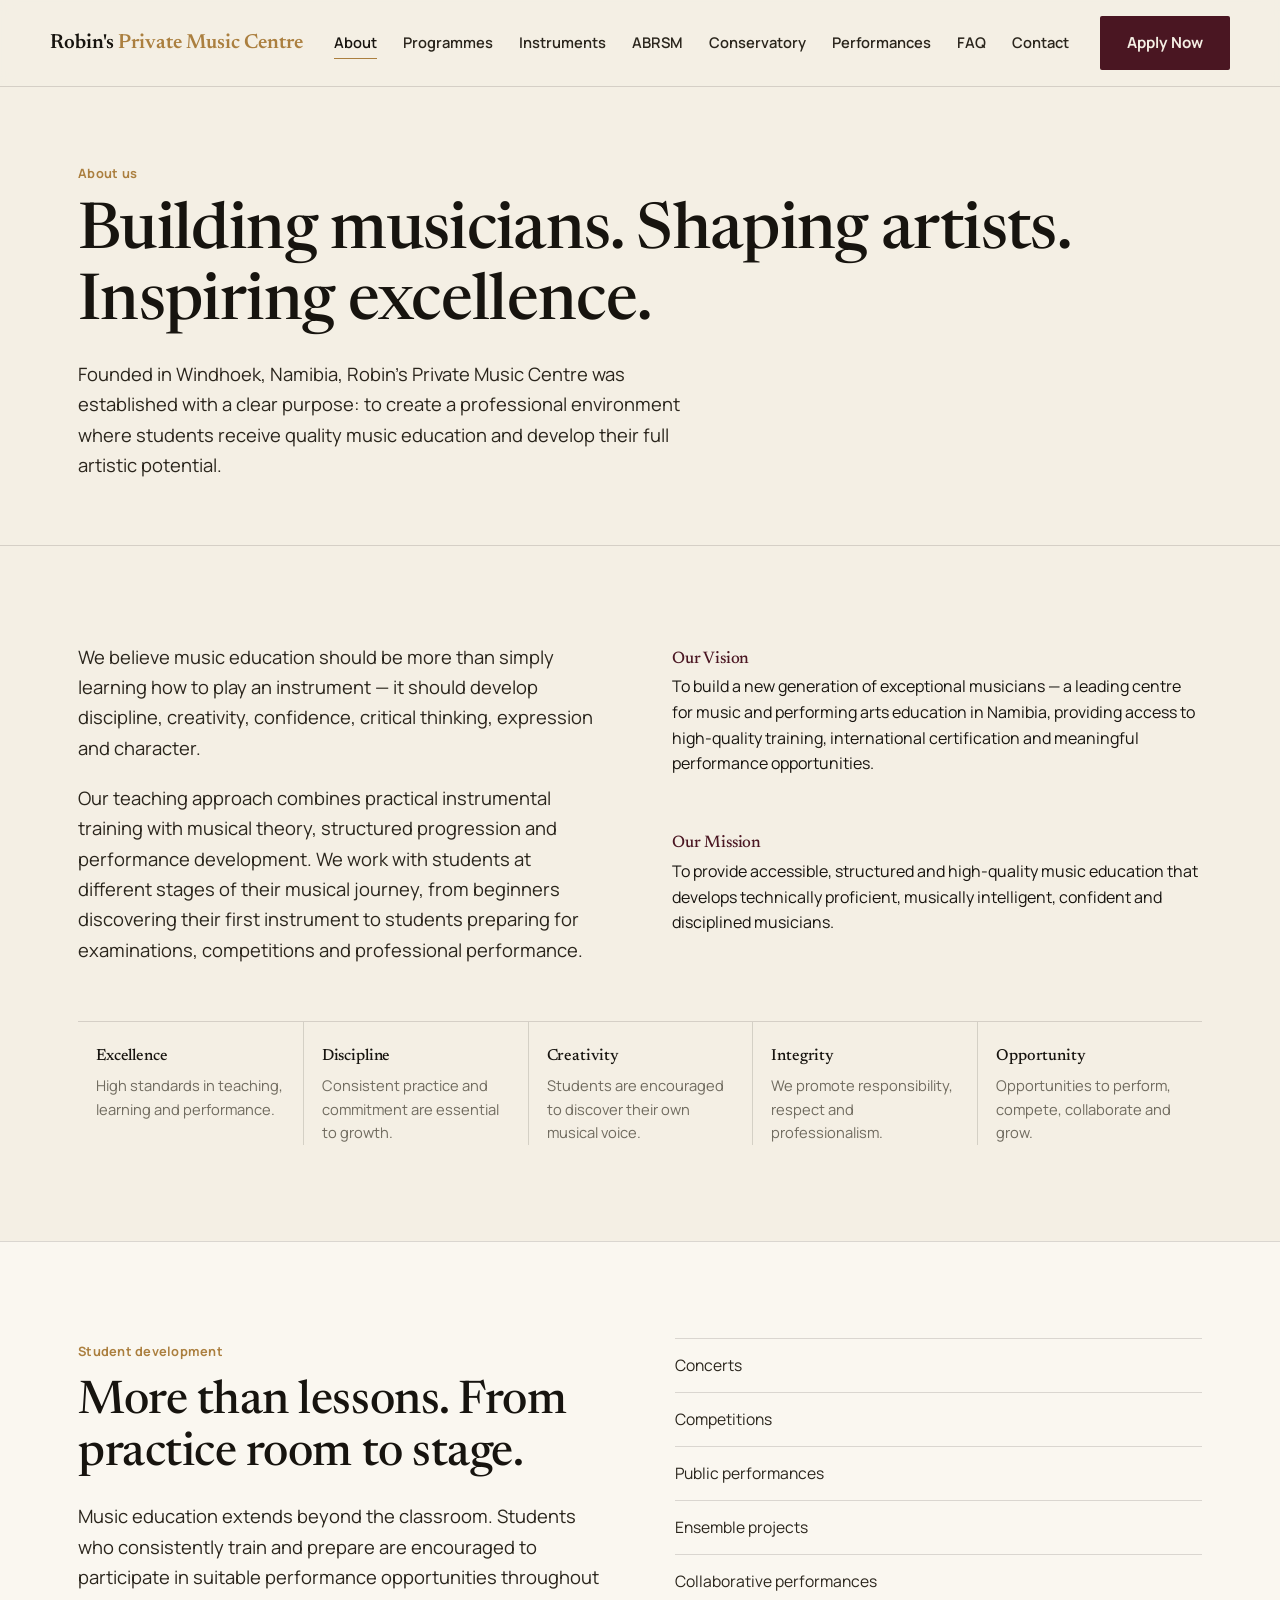
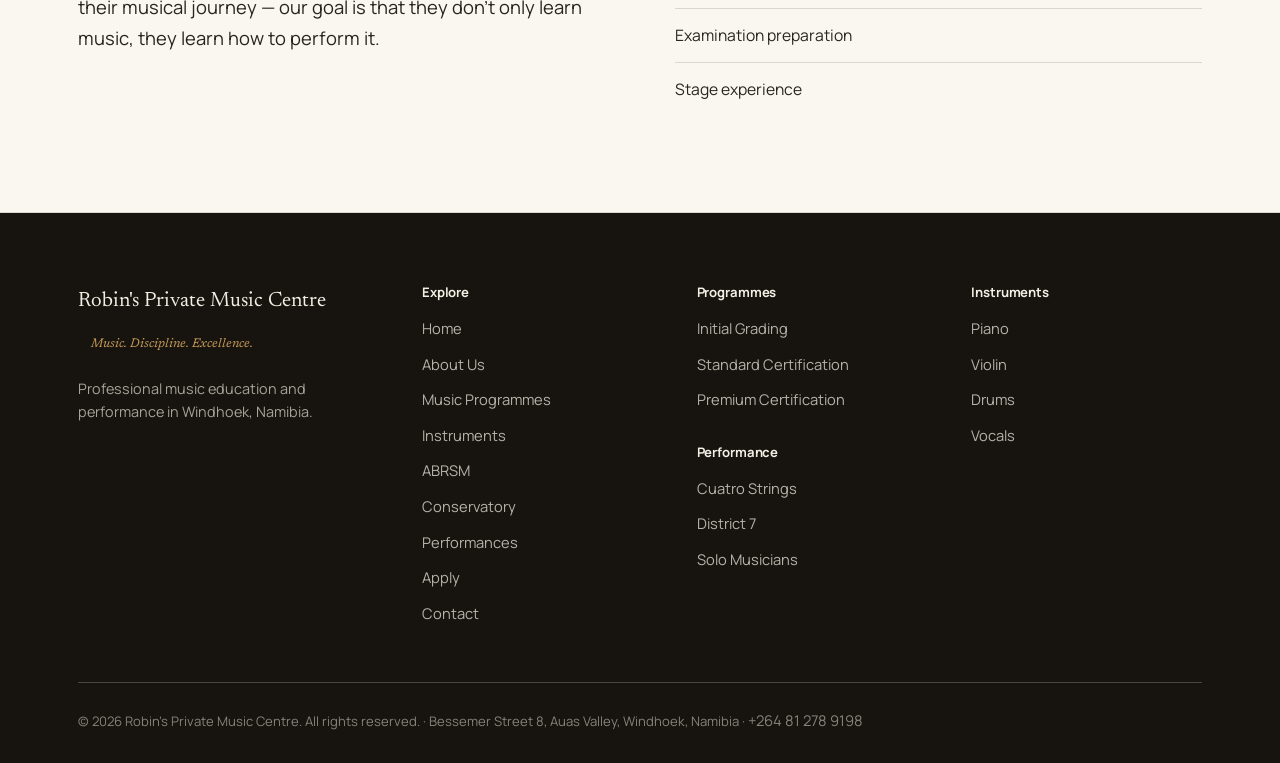
==== about.html @ 7d094260 "Add files via upload" ====
<!DOCTYPE html>
<html lang="en">
<head>
<meta charset="UTF-8">
<meta name="viewport" content="width=device-width, initial-scale=1.0">
<title>About Us — Robin's Private Music Centre</title>
<meta name="description" content="Robin's Private Music Centre — vision, mission, values and our approach to music education in Windhoek, Namibia.">
<link rel="preconnect" href="https://fonts.googleapis.com">
<link rel="preconnect" href="https://fonts.gstatic.com" crossorigin>
<link href="https://fonts.googleapis.com/css2?family=Newsreader:ital,opsz,wght@0,6..72,400;0,6..72,500;0,6..72,600;1,6..72,400;1,6..72,500&family=Manrope:wght@400;500;600;700;800&display=swap" rel="stylesheet">
<link rel="stylesheet" href="css/styles.css">
</head>
<body>
<header>
  <div class="wrap nav-row">
    <a class="brand" href="index.html">Robin's <em>Private Music Centre</em></a>
    <button class="menu-toggle" id="menuToggle" aria-label="Toggle menu" aria-expanded="false">
      <span></span><span></span><span></span>
    </button>
    <nav class="main-nav" id="mainNav">
      <ul>
        <li><a href="about.html" data-page="about.html">About</a></li>
        <li><a href="programmes.html" data-page="programmes.html">Programmes</a></li>
        <li><a href="instruments.html" data-page="instruments.html">Instruments</a></li>
        <li><a href="abrsm.html" data-page="abrsm.html">ABRSM</a></li>
        <li><a href="conservatory.html" data-page="conservatory.html">Conservatory</a></li>
        <li><a href="performances.html" data-page="performances.html">Performances</a></li>
        <li><a href="faq.html" data-page="faq.html">FAQ</a></li>
        <li><a href="contact.html" data-page="contact.html">Contact</a></li>
      </ul>
    </nav>
    <div class="nav-cta">
      <a href="apply.html" class="btn btn-primary">Apply Now</a>
    </div>
  </div>
</header>

<main>

  <section class="page-hero">
    <div class="wrap">
      <span class="eyebrow-label">About us</span>
      <h1>Building musicians. Shaping artists. Inspiring excellence.</h1>
      <p class="lede">Founded in Windhoek, Namibia, Robin's Private Music Centre was established with a clear purpose: to create a professional environment where students receive quality music education and develop their full artistic potential.</p>
    </div>
  </section>

  <section>
    <div class="wrap">
      <div class="about-grid">
        <div>
          <p class="lede">We believe music education should be more than simply learning how to play an instrument — it should develop discipline, creativity, confidence, critical thinking, expression and character.</p>
          <p class="lede" style="margin-top:20px;">Our teaching approach combines practical instrumental training with musical theory, structured progression and performance development. We work with students at different stages of their musical journey, from beginners discovering their first instrument to students preparing for examinations, competitions and professional performance.</p>
        </div>
        <div class="vmv">
          <div>
            <h4>Our Vision</h4>
            <p>To build a new generation of exceptional musicians — a leading centre for music and performing arts education in Namibia, providing access to high-quality training, international certification and meaningful performance opportunities.</p>
          </div>
          <div>
            <h4>Our Mission</h4>
            <p>To provide accessible, structured and high-quality music education that develops technically proficient, musically intelligent, confident and disciplined musicians.</p>
          </div>
        </div>
      </div>

      <div class="values-row">
        <div><h4>Excellence</h4><p>High standards in teaching, learning and performance.</p></div>
        <div><h4>Discipline</h4><p>Consistent practice and commitment are essential to growth.</p></div>
        <div><h4>Creativity</h4><p>Students are encouraged to discover their own musical voice.</p></div>
        <div><h4>Integrity</h4><p>We promote responsibility, respect and professionalism.</p></div>
        <div><h4>Opportunity</h4><p>Opportunities to perform, compete, collaborate and grow.</p></div>
      </div>
    </div>
  </section>

  <section class="bg-paper">
    <div class="wrap">
      <div class="dev-grid">
        <div>
          <span class="eyebrow-label">Student development</span>
          <h2 style="margin-top:14px;">More than lessons. From practice room to stage.</h2>
          <p class="lede" style="margin-top:20px;">Music education extends beyond the classroom. Students who consistently train and prepare are encouraged to participate in suitable performance opportunities throughout their musical journey — our goal is that they don't only learn music, they learn how to perform it.</p>
        </div>
        <ul class="dev-list">
          <li>Concerts</li>
          <li>Competitions</li>
          <li>Public performances</li>
          <li>Ensemble projects</li>
          <li>Collaborative performances</li>
          <li>Examination preparation</li>
          <li>Stage experience</li>
        </ul>
      </div>
    </div>
  </section>
</main>

<footer>
  <div class="wrap">
    <div class="footer-grid">
      <div>
        <div class="brand-foot">Robin's Private Music Centre</div>
        <p class="tag">Music. Discipline. Excellence.</p>
        <p style="font-size:0.9rem; max-width:32ch; color:rgba(244,239,228,0.65);">Professional music education and performance in Windhoek, Namibia.</p>
      </div>
      <div>
        <h4>Explore</h4>
        <ul>
          <li><a href="index.html">Home</a></li>
          <li><a href="about.html">About Us</a></li>
          <li><a href="programmes.html">Music Programmes</a></li>
          <li><a href="instruments.html">Instruments</a></li>
          <li><a href="abrsm.html">ABRSM</a></li>
          <li><a href="conservatory.html">Conservatory</a></li>
          <li><a href="performances.html">Performances</a></li>
          <li><a href="apply.html">Apply</a></li>
          <li><a href="contact.html">Contact</a></li>
        </ul>
      </div>
      <div>
        <h4>Programmes</h4>
        <ul>
          <li><a href="programmes.html">Initial Grading</a></li>
          <li><a href="programmes.html">Standard Certification</a></li>
          <li><a href="programmes.html">Premium Certification</a></li>
        </ul>
        <h4 style="margin-top:32px;">Performance</h4>
        <ul>
          <li><a href="performances.html">Cuatro Strings</a></li>
          <li><a href="performances.html">District 7</a></li>
          <li><a href="performances.html">Solo Musicians</a></li>
        </ul>
      </div>
      <div>
        <h4>Instruments</h4>
        <ul>
          <li><a href="instruments.html?i=Piano">Piano</a></li>
          <li><a href="instruments.html?i=Violin">Violin</a></li>
          <li><a href="instruments.html?i=Drums">Drums</a></li>
          <li><a href="instruments.html?i=Vocals">Vocals</a></li>
        </ul>
      </div>
    </div>
    <div class="footer-bottom">
      &copy; <span id="year"></span> Robin's Private Music Centre. All rights reserved. &middot; Bessemer Street 8, Auas Valley, Windhoek, Namibia &middot; <a href="tel:+264812789198" style="color:inherit;">+264 81 278 9198</a>
    </div>
  </div>
</footer>

<script src="js/main.js"></script>
</body>
</html>
---- css/styles.css ----
:root{
  --ink:#17140f;
  --ink-soft:#2a251c;
  --ivory:#f4efe4;
  --ivory-dim:#eae1cd;
  --paper:#faf7f0;
  --brass:#ab7f3f;
  --brass-light:#c79a58;
  --wine:#4a1622;
  --wood:#5c4030;
  --mute:#6f6a5e;
  --line: rgba(23,20,15,0.14);
  --line-on-dark: rgba(244,239,228,0.22);
  --serif:'Newsreader', Georgia, serif;
  --sans:'Manrope', -apple-system, sans-serif;
  --maxw: 1180px;
}
*{box-sizing:border-box;}
html{scroll-behavior:smooth;}
body{
  margin:0;
  background:var(--ivory);
  color:var(--ink);
  font-family:var(--sans);
  font-size:16px;
  line-height:1.6;
  -webkit-font-smoothing:antialiased;
}
img,svg{display:block;max-width:100%;}
a{color:inherit;}
.wrap{max-width:var(--maxw); margin:0 auto; padding:0 28px;}
h1,h2,h3,h4{font-family:var(--serif); font-weight:500; margin:0; line-height:1.12; letter-spacing:-0.01em;}
h1{font-size:clamp(2.4rem, 5.5vw, 4rem); font-weight:500;}
h2{font-size:clamp(1.9rem, 4vw, 2.9rem);}
h3{font-size:1.35rem;}
p{margin:0;}
.lede{font-size:1.15rem; color:var(--ink-soft); max-width:56ch; line-height:1.65;}
.eyebrow-label{font-family:var(--sans); font-size:0.8rem; color:var(--brass); font-weight:700; letter-spacing:0.02em;}
section{padding:96px 0;}
@media (max-width:720px){ section{padding:64px 0;} .wrap{padding:0 20px;} }

/* Staff-line motif */
.staff{display:flex; flex-direction:column; gap:7px; width:100%;}
.staff span{display:block; height:1px; background:var(--line);}
.staff.on-dark span{background:var(--line-on-dark);}
.staff.brass span{background:var(--brass); opacity:0.55;}

/* Buttons */
.btn{
  display:inline-flex; align-items:center; gap:10px;
  font-family:var(--sans); font-weight:700; font-size:0.95rem;
  padding:14px 26px; border-radius:2px; border:1px solid transparent;
  cursor:pointer; text-decoration:none; transition:background .2s ease, color .2s ease, border-color .2s ease;
}
.btn-primary{background:var(--wine); color:var(--ivory);}
.btn-primary:hover{background:#5f1c2b;}
.btn-outline{border-color:var(--ink); color:var(--ink); background:transparent;}
.btn-outline:hover{background:var(--ink); color:var(--ivory);}
.btn-outline-light{border-color:var(--line-on-dark); color:var(--ivory); background:transparent;}
.btn-outline-light:hover{background:var(--ivory); color:var(--ink);}
.btn-brass{background:var(--brass); color:var(--ink);}
.btn-brass:hover{background:var(--brass-light);}

/* Nav */
header{
  position:sticky; top:0; z-index:50;
  background:rgba(244,239,228,0.92); backdrop-filter:blur(8px);
  border-bottom:1px solid var(--line);
}
.nav-row{display:flex; align-items:center; justify-content:space-between; padding:16px 0;}
.brand{font-family:var(--serif); font-size:1.28rem; font-weight:600; text-decoration:none; color:var(--ink);}
.brand em{color:var(--brass); font-style:normal;}
nav ul{display:flex; gap:26px; list-style:none; margin:0; padding:0; align-items:center;}
nav a{text-decoration:none; font-size:0.92rem; font-weight:600; color:var(--ink-soft); padding:6px 0; border-bottom:1px solid transparent;}
nav a:hover, nav a.active{border-bottom-color:var(--brass); color:var(--ink);}
.nav-cta{display:flex; align-items:center; gap:18px;}
.menu-toggle{display:none; background:none; border:none; cursor:pointer; padding:6px;}
.menu-toggle span{display:block; width:24px; height:2px; background:var(--ink); margin:5px 0;}
@media (max-width:980px){
  nav.main-nav{position:fixed; top:65px; left:0; right:0; bottom:0; background:var(--ivory); padding:30px 28px; transform:translateX(100%); transition:transform .3s ease; overflow-y:auto;}
  nav.main-nav.open{transform:translateX(0);}
  nav.main-nav ul{flex-direction:column; align-items:flex-start; gap:6px;}
  nav.main-nav a{display:block; padding:14px 0; font-size:1.1rem; width:100%; border-bottom:1px solid var(--line);}
  .menu-toggle{display:block;}
  .nav-cta .btn{display:none;}
}

/* Page hero (subpages) */
.page-hero{padding:76px 0 64px; border-bottom:1px solid var(--line);}
.page-hero .eyebrow-label{display:block; margin-bottom:14px;}
.page-hero h1{margin-bottom:18px;}
.page-hero .lede{margin-top:0;}
.breadcrumb{font-size:0.82rem; color:var(--mute); margin-bottom:18px;}
.breadcrumb a{text-decoration:none; border-bottom:1px solid var(--line);}

/* Home hero */
.hero{padding:88px 0 80px; position:relative; overflow:hidden;}
.hero-grid{display:grid; grid-template-columns:1.15fr 0.85fr; gap:60px; align-items:center;}
@media (max-width:900px){ .hero-grid{grid-template-columns:1fr;} }
.hero h1{margin-bottom:22px;}
.hero h1 i{font-style:italic; color:var(--wine);}
.hero-actions{display:flex; gap:16px; margin-top:34px; flex-wrap:wrap;}
.hero-art{position:relative; height:340px;}
.hero-art .staff{position:absolute; inset:0; justify-content:space-between;}
.note{position:absolute; width:13px; height:13px; border-radius:50%; background:var(--brass);}
.note::after{content:''; position:absolute; right:-1.5px; top:-38px; width:1.5px; height:40px; background:var(--brass);}
@keyframes drawIn{ from{opacity:0; transform:translateY(14px);} to{opacity:1; transform:translateY(0);} }
.hero-grid > *{animation:drawIn .8s ease both;}
.hero-grid > *:nth-child(2){animation-delay:.15s;}

/* Section headers */
.section-head{max-width:640px; margin-bottom:52px;}
.section-head .eyebrow-label{display:block; margin-bottom:10px;}
.section-head h2{margin-bottom:16px;}

.bg-paper{background:var(--paper); border-top:1px solid var(--line); border-bottom:1px solid var(--line);}

/* About */
.about-grid{display:grid; grid-template-columns:1fr 1fr; gap:64px;}
@media (max-width:860px){ .about-grid{grid-template-columns:1fr; gap:40px;} }
.vmv{display:grid; gap:28px; margin-top:8px;}
.vmv h4{color:var(--wine); font-size:1.05rem; margin-bottom:6px;}
.values-row{display:grid; grid-template-columns:repeat(5,1fr); gap:0; margin-top:56px; border-top:1px solid var(--line);}
.values-row div{padding:26px 18px 0; border-left:1px solid var(--line);}
.values-row div:first-child{border-left:none;}
.values-row h4{font-size:1rem; margin-bottom:8px;}
.values-row p{font-size:0.92rem; color:var(--mute);}
@media (max-width:860px){ .values-row{grid-template-columns:1fr 1fr;} .values-row div{border-left:none; border-top:1px solid var(--line); padding-top:22px;} }

/* Feature list */
.feature-list{display:grid; gap:0; margin-top:10px;}
.feature-row{display:grid; grid-template-columns:220px 1fr; gap:36px; padding:30px 0; border-top:1px solid var(--line);}
.feature-row:last-child{border-bottom:1px solid var(--line);}
.feature-row h4{color:var(--ink); font-size:1.15rem;}
.feature-row p{color:var(--mute); max-width:60ch;}
@media (max-width:720px){ .feature-row{grid-template-columns:1fr; gap:10px;} }

/* Journey strip */
.journey{display:flex; align-items:center; justify-content:space-between; flex-wrap:wrap; gap:14px; padding:34px 0; border-top:1px solid var(--line); border-bottom:1px solid var(--line); font-family:var(--serif); font-size:1.2rem; color:var(--ink-soft);}
.journey span.arrow{color:var(--brass); font-family:var(--sans); font-size:1rem;}

/* Instruments */
.instruments-panel{display:grid; grid-template-columns:280px 1fr; gap:0; border:1px solid var(--line); background:var(--paper);}
@media (max-width:800px){ .instruments-panel{grid-template-columns:1fr;} }
.instrument-list{border-right:1px solid var(--line); display:flex; flex-direction:column;}
@media (max-width:800px){ .instrument-list{border-right:none; border-bottom:1px solid var(--line); flex-direction:row; overflow-x:auto;} }
.instrument-tab{
  text-align:left; background:none; border:none; border-bottom:1px solid var(--line);
  font-family:var(--serif); font-size:1.05rem; padding:18px 26px; cursor:pointer; color:var(--mute);
  display:flex; justify-content:space-between; align-items:center; white-space:nowrap;
}
.instrument-tab:hover{color:var(--ink);}
.instrument-tab.active{color:var(--ink); background:var(--ivory); font-weight:600;}
.instrument-tab .num{font-family:var(--sans); font-size:0.75rem; color:var(--brass); margin-left:14px;}
.instrument-detail{padding:48px; display:none;}
.instrument-detail.active{display:block;}
.instrument-detail h3{margin-bottom:6px;}
.instrument-detail .tagline{font-family:var(--serif); font-style:italic; color:var(--wine); font-size:1.15rem; display:block; margin-bottom:18px;}
.instrument-detail p{color:var(--ink-soft); max-width:62ch; margin-bottom:22px;}
.instrument-detail .prog-note{font-size:0.9rem; color:var(--mute); border-top:1px solid var(--line); padding-top:18px;}
.instrument-detail .prog-note b{color:var(--ink);}
@media (max-width:600px){ .instrument-detail{padding:30px 24px;} }

/* Programmes */
.prog-table{width:100%; border-collapse:collapse; margin-top:10px;}
.prog-table th{text-align:left; font-family:var(--sans); font-size:0.8rem; color:var(--mute); font-weight:700; padding:0 20px 16px 0; border-bottom:1px solid var(--ink);}
.prog-table td{padding:26px 20px 26px 0; border-bottom:1px solid var(--line); vertical-align:top;}
.prog-table tr td:first-child{width:26%;}
.prog-name{font-family:var(--serif); font-size:1.3rem;}
.prog-fee{font-family:var(--serif); font-size:1.5rem; color:var(--wine);}
.prog-fee small{font-family:var(--sans); font-size:0.8rem; color:var(--mute); display:block; margin-top:2px;}
.prog-desc{color:var(--mute); font-size:0.94rem; max-width:42ch;}
@media (max-width:760px){
  .prog-table, .prog-table thead, .prog-table tbody, .prog-table th, .prog-table td, .prog-table tr{display:block;}
  .prog-table thead{display:none;}
  .prog-table tr{padding:26px 0; border-bottom:1px solid var(--line);}
  .prog-table td{border-bottom:none; padding:6px 0;}
}
.prog-cta{margin-top:44px; display:flex; gap:16px; flex-wrap:wrap;}

/* ABRSM */
.abrsm-grid{display:grid; grid-template-columns:1fr 1fr; gap:70px;}
@media (max-width:860px){ .abrsm-grid{grid-template-columns:1fr; gap:38px;} }
.abrsm-list{display:grid; gap:24px;}
.abrsm-item{display:grid; grid-template-columns:34px 1fr; gap:16px; border-top:1px solid var(--line); padding-top:20px;}
.abrsm-item span.mark{font-family:var(--serif); font-style:italic; color:var(--brass); font-size:1.3rem;}
.abrsm-item h4{font-size:1rem; margin-bottom:6px;}
.abrsm-item p{color:var(--mute); font-size:0.92rem;}

/* Conservatory (dark) */
.dark-section{background:var(--ink); color:var(--ivory);}
.dark-section .eyebrow-label{color:var(--brass-light);}
.dark-section .lede{color:rgba(244,239,228,0.78);}
.dark-section h1, .dark-section h2{color:var(--ivory);}
.cons-grid{display:grid; grid-template-columns:1.1fr 0.9fr; gap:70px; align-items:start;}
@media (max-width:900px){ .cons-grid{grid-template-columns:1fr; gap:40px;} }
.cons-cats{display:grid; gap:26px;}
.cons-cats h4{color:var(--brass-light); font-size:0.95rem; margin-bottom:8px;}
.cons-cats ul{margin:0; padding:0; list-style:none; display:flex; flex-wrap:wrap; gap:8px 14px;}
.cons-cats li{font-size:0.9rem; color:rgba(244,239,228,0.7); position:relative; padding-left:14px;}
.cons-cats li::before{content:'—'; position:absolute; left:0; color:var(--brass);}
.cons-actions{margin-top:38px; display:flex; gap:16px; flex-wrap:wrap;}

/* Performances */
.ensemble-grid{display:grid; grid-template-columns:1fr 1fr; gap:0; border-top:1px solid var(--line); border-bottom:1px solid var(--line); margin-bottom:56px;}
.ensemble{padding:40px; border-left:1px solid var(--line);}
.ensemble:first-child{border-left:none;}
@media (max-width:760px){ .ensemble-grid{grid-template-columns:1fr;} .ensemble{border-left:none; border-top:1px solid var(--line);} .ensemble:first-child{border-top:none;} }
.ensemble .eyebrow-label{display:block; margin-bottom:8px;}
.ensemble h3{margin-bottom:14px;}
.ensemble p.desc{color:var(--mute); margin-bottom:22px;}
.tag-row{display:flex; flex-wrap:wrap; gap:8px; margin-bottom:26px;}
.tag{font-size:0.78rem; color:var(--ink-soft); border:1px solid var(--line); padding:5px 12px; border-radius:2px;}
.event-types{display:grid; grid-template-columns:repeat(3,1fr); gap:0; border-top:1px solid var(--line);}
.event-types div{padding:28px 24px 0; border-left:1px solid var(--line);}
.event-types div:first-child{border-left:none;}
@media (max-width:760px){ .event-types{grid-template-columns:1fr;} .event-types div{border-left:none; border-top:1px solid var(--line); padding-top:22px;} }
.event-types h4{font-size:1rem; margin-bottom:8px;}
.event-types p{color:var(--mute); font-size:0.9rem; margin-bottom:14px;}
.event-types a{font-size:0.85rem; font-weight:700; color:var(--wine); text-decoration:none;}

/* Development */
.dev-grid{display:grid; grid-template-columns:1fr 1fr; gap:70px; align-items:start;}
@media (max-width:860px){ .dev-grid{grid-template-columns:1fr; gap:36px;} }
.dev-list{list-style:none; margin:0; padding:0; display:grid; gap:0;}
.dev-list li{padding:14px 0; border-top:1px solid var(--line); color:var(--ink-soft); font-size:0.98rem;}

/* How it works */
.steps{display:grid; grid-template-columns:repeat(5,1fr); gap:0; margin-top:10px;}
@media (max-width:900px){ .steps{grid-template-columns:1fr; }}
.step{padding:28px 24px 0 0; border-left:1px solid var(--line);}
.step:first-child{border-left:none;}
@media (max-width:900px){ .step{border-left:none; border-top:1px solid var(--line); padding:24px 0 0;} }
.step .stepnum{font-family:var(--serif); font-style:italic; font-size:1.6rem; color:var(--brass); display:block; margin-bottom:14px;}
.step h4{font-size:1rem; margin-bottom:8px;}
.step p{font-size:0.9rem; color:var(--mute);}

/* Fees quick table */
.fee-quick{width:100%; border-collapse:collapse; margin-top:10px; font-size:0.94rem;}
.fee-quick th{text-align:left; padding:12px 16px; border-bottom:1px solid var(--ink); font-size:0.78rem; color:var(--mute); font-weight:700;}
.fee-quick td{padding:16px; border-bottom:1px solid var(--line);}
.fee-quick tr td:first-child, .fee-quick tr th:first-child{padding-left:0;}
.fee-note{color:var(--mute); font-size:0.88rem; margin-top:22px; max-width:60ch;}

/* Forms */
.form-shell{background:var(--paper); border:1px solid var(--line); padding:48px;}
@media (max-width:600px){ .form-shell{padding:30px 22px;} }
.form-grid{display:grid; grid-template-columns:1fr 1fr; gap:22px;}
@media (max-width:640px){ .form-grid{grid-template-columns:1fr;} }
.field{display:flex; flex-direction:column; gap:8px; margin-bottom:22px;}
.field.full{grid-column:1 / -1;}
.field label{font-size:0.82rem; font-weight:700; color:var(--ink-soft);}
.field input, .field select, .field textarea{
  font-family:var(--sans); font-size:0.98rem; padding:13px 14px; border:1px solid var(--line);
  background:var(--ivory); color:var(--ink); border-radius:1px;
}
.field input:focus, .field select:focus, .field textarea:focus{outline:2px solid var(--brass); outline-offset:1px; border-color:var(--brass);}
.field textarea{resize:vertical; min-height:110px;}
.checkbox-grid{display:grid; grid-template-columns:repeat(2,1fr); gap:10px 20px;}
@media (max-width:480px){ .checkbox-grid{grid-template-columns:1fr;} }
.checkbox-item{display:flex; align-items:center; gap:10px; font-size:0.94rem;}
.checkbox-item input{width:16px; height:16px;}
fieldset{border:none; padding:0; margin:0 0 30px;}
legend{font-family:var(--serif); font-size:1.1rem; margin-bottom:16px; padding:0;}
.form-note{font-size:0.85rem; color:var(--mute); margin-top:18px;}
.form-success{display:none; text-align:center; padding:60px 20px;}
.form-success h3{margin-bottom:12px;}
.form-success p{color:var(--mute);}

/* FAQ */
details{border-top:1px solid var(--line); padding:22px 0;}
details:last-child{border-bottom:1px solid var(--line);}
summary{font-family:var(--serif); font-size:1.15rem; cursor:pointer; list-style:none; display:flex; justify-content:space-between; align-items:center; gap:20px;}
summary::-webkit-details-marker{display:none;}
summary::after{content:'+'; font-family:var(--sans); font-size:1.4rem; color:var(--brass); flex-shrink:0; transition:transform .2s ease;}
details[open] summary::after{content:'–';}
details p{color:var(--mute); margin-top:16px; max-width:70ch;}

/* Contact */
.contact-grid{display:grid; grid-template-columns:0.85fr 1.15fr; gap:64px;}
@media (max-width:900px){ .contact-grid{grid-template-columns:1fr; gap:40px;} }
.contact-info dl{margin:34px 0 0; display:grid; gap:22px;}
.contact-info dt{font-size:0.78rem; font-weight:700; color:var(--mute); margin-bottom:4px;}
.contact-info dd{margin:0; font-family:var(--serif); font-size:1.15rem;}
.contact-info a{text-decoration:none; border-bottom:1px solid var(--line);}
.map-frame{border:1px solid var(--line); margin-top:34px; height:260px; overflow:hidden;}
.map-frame iframe{width:100%; height:100%; border:0; filter:grayscale(0.4) contrast(1.05);}

/* CTA band */
.cta-band{background:var(--wine); color:var(--ivory); padding:64px 0;}
.cta-band .wrap{display:flex; align-items:center; justify-content:space-between; gap:30px; flex-wrap:wrap;}
.cta-band h2{color:var(--ivory); font-size:clamp(1.6rem,3vw,2.2rem);}

/* Footer */
footer{background:var(--ink); color:rgba(244,239,228,0.82); padding:72px 0 30px;}
.footer-grid{display:grid; grid-template-columns:1.3fr 1fr 1fr 1fr; gap:44px;}
@media (max-width:800px){ .footer-grid{grid-template-columns:1fr 1fr; gap:36px;} }
@media (max-width:480px){ .footer-grid{grid-template-columns:1fr;} }
footer h4{color:var(--ivory); font-family:var(--sans); font-size:0.82rem; font-weight:700; margin-bottom:16px;}
footer .brand-foot{font-family:var(--serif); color:var(--ivory); font-size:1.3rem; margin-bottom:10px;}
footer p.tag{color:var(--brass-light); font-family:var(--serif); font-style:italic; margin-bottom:16px;}
footer ul{list-style:none; margin:0; padding:0; display:grid; gap:10px;}
footer a{text-decoration:none; font-size:0.92rem; color:rgba(244,239,228,0.72);}
footer a:hover{color:var(--ivory);}
.footer-bottom{border-top:1px solid var(--line-on-dark); margin-top:56px; padding-top:26px; font-size:0.82rem; color:rgba(244,239,228,0.5);}

.sr-only{position:absolute; width:1px; height:1px; overflow:hidden; clip:rect(0,0,0,0);}
@media (prefers-reduced-motion: reduce){ *{animation:none !important; transition:none !important;} }
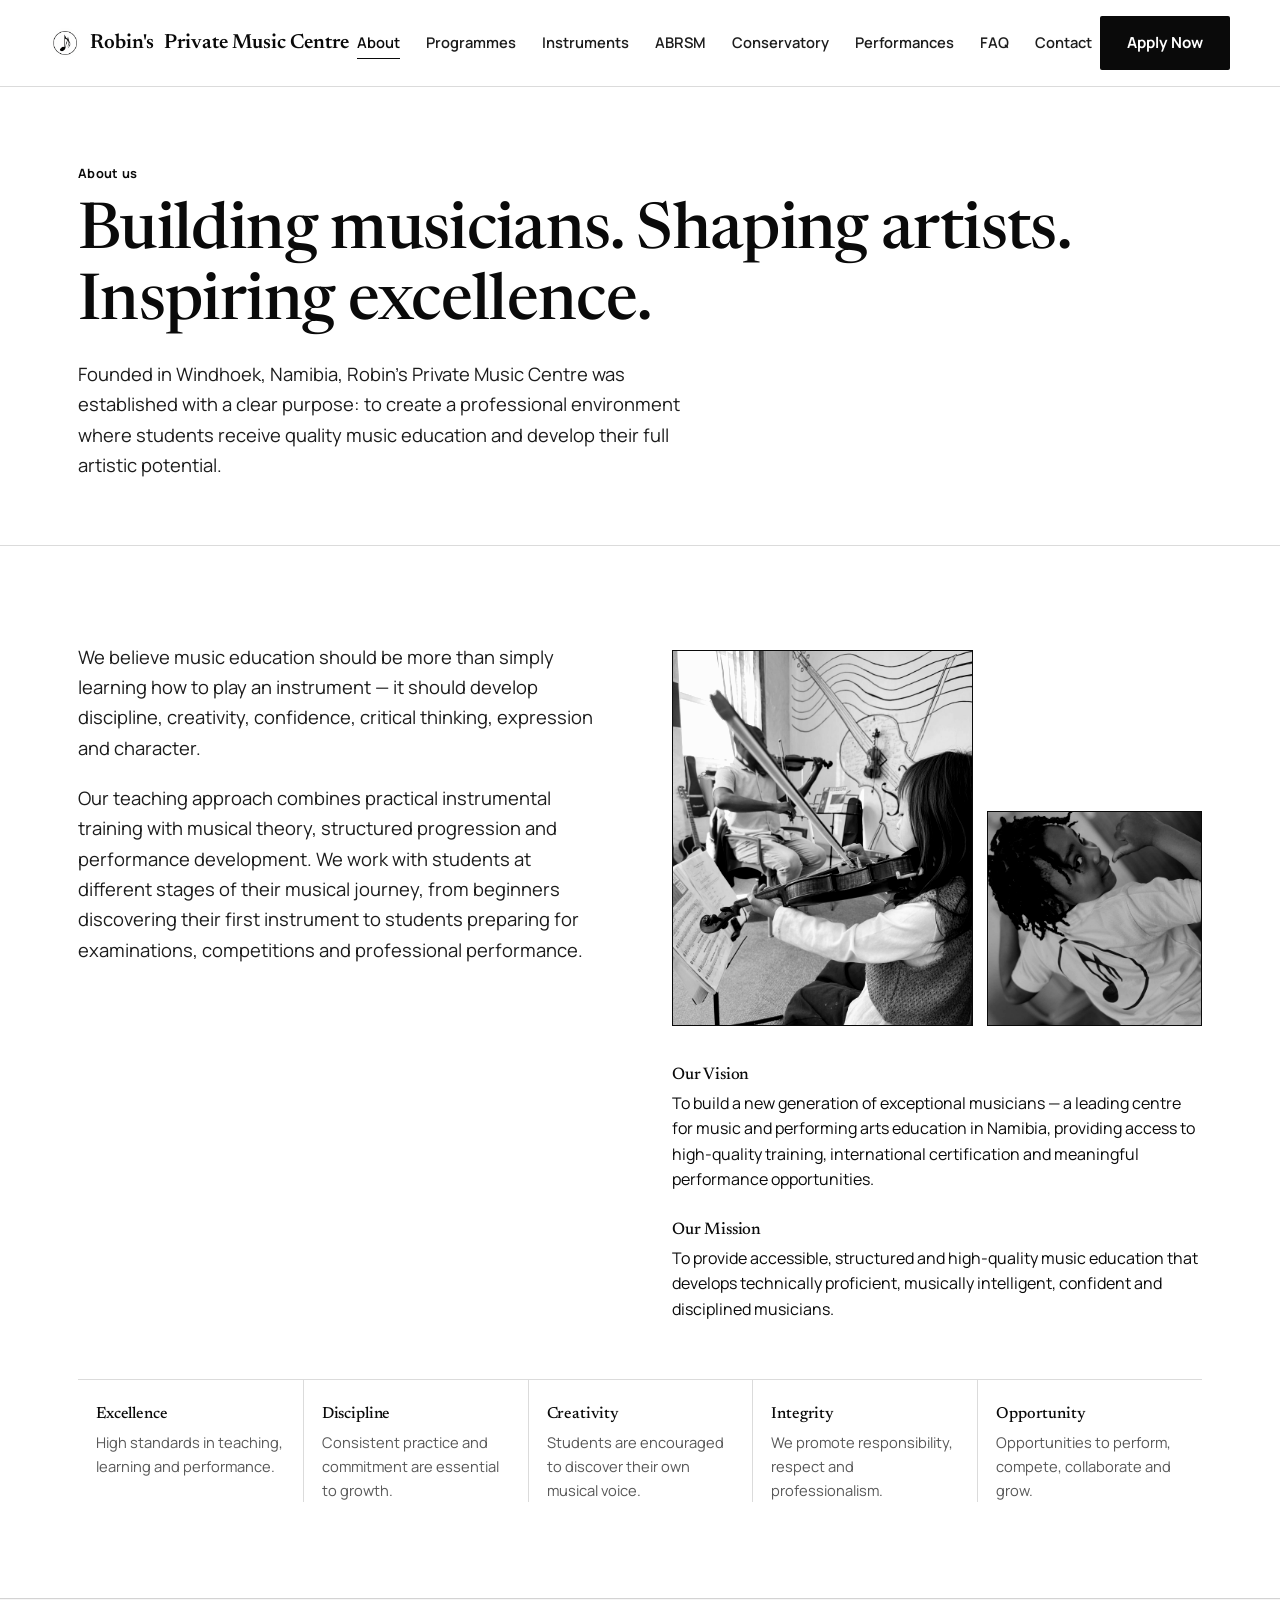
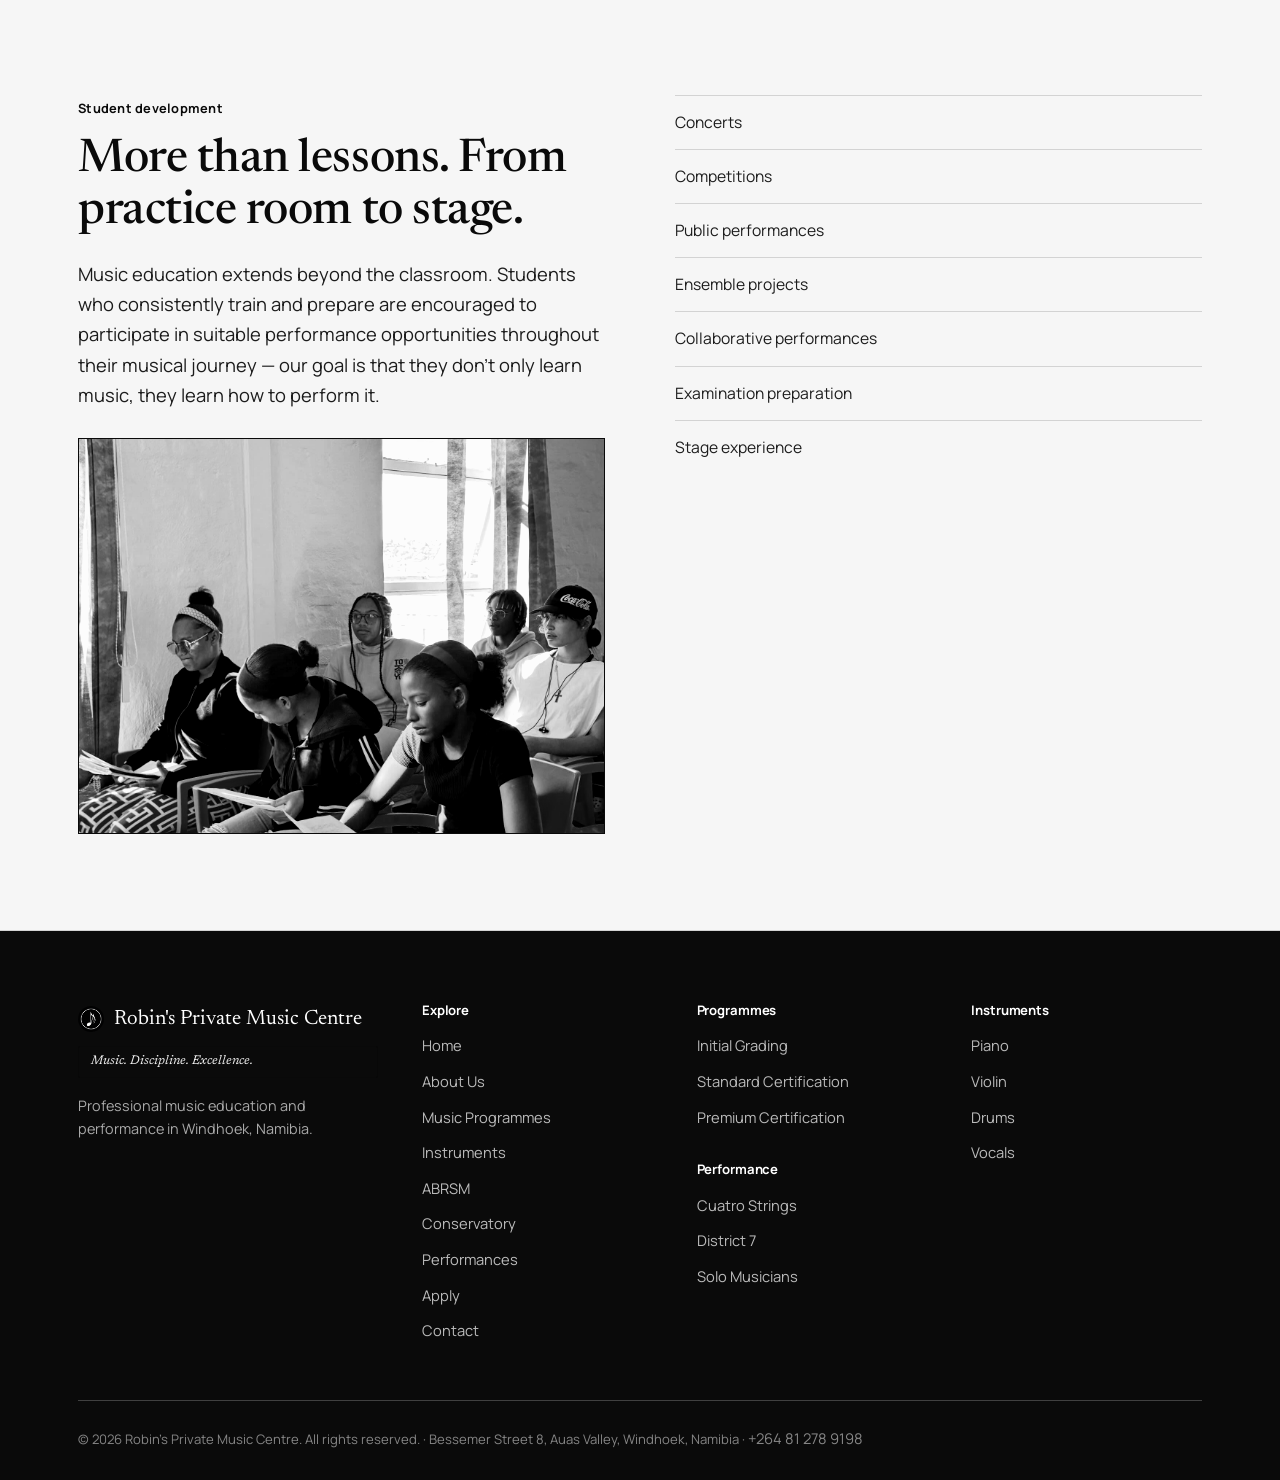
==== commit 9928773f: "Add files via upload" ====
--- a/about.html
+++ b/about.html
@@ -8,12 +8,13 @@
 <link rel="preconnect" href="https://fonts.googleapis.com">
 <link rel="preconnect" href="https://fonts.gstatic.com" crossorigin>
 <link href="https://fonts.googleapis.com/css2?family=Newsreader:ital,opsz,wght@0,6..72,400;0,6..72,500;0,6..72,600;1,6..72,400;1,6..72,500&family=Manrope:wght@400;500;600;700;800&display=swap" rel="stylesheet">
+<link rel="icon" type="image/jpeg" href="images/logo-icon.jpg">
 <link rel="stylesheet" href="css/styles.css">
 </head>
 <body>
 <header>
   <div class="wrap nav-row">
-    <a class="brand" href="index.html">Robin's <em>Private Music Centre</em></a>
+    <a class="brand" href="index.html"><img class="logo-mark" src="images/logo-icon.jpg" alt="Robin's Private Music Centre logo">Robin's <em>Private Music Centre</em></a>
     <button class="menu-toggle" id="menuToggle" aria-label="Toggle menu" aria-expanded="false">
       <span></span><span></span><span></span>
     </button>
@@ -52,14 +53,20 @@
           <p class="lede">We believe music education should be more than simply learning how to play an instrument — it should develop discipline, creativity, confidence, critical thinking, expression and character.</p>
           <p class="lede" style="margin-top:20px;">Our teaching approach combines practical instrumental training with musical theory, structured progression and performance development. We work with students at different stages of their musical journey, from beginners discovering their first instrument to students preparing for examinations, competitions and professional performance.</p>
         </div>
-        <div class="vmv">
-          <div>
-            <h4>Our Vision</h4>
-            <p>To build a new generation of exceptional musicians — a leading centre for music and performing arts education in Namibia, providing access to high-quality training, international certification and meaningful performance opportunities.</p>
+        <div>
+          <div class="about-photo-pair">
+            <div class="about-photo"><img class="bw-photo" src="images/teacher-student-violin.jpg" alt="Instructor teaching a young violin student"></div>
+            <div class="about-photo"><img class="bw-photo" src="images/logo-tee-kid.jpg" alt="Student wearing a Robin's Private Music Centre t-shirt"></div>
           </div>
-          <div>
-            <h4>Our Mission</h4>
-            <p>To provide accessible, structured and high-quality music education that develops technically proficient, musically intelligent, confident and disciplined musicians.</p>
+          <div class="vmv" style="margin-top:40px;">
+            <div>
+              <h4>Our Vision</h4>
+              <p>To build a new generation of exceptional musicians — a leading centre for music and performing arts education in Namibia, providing access to high-quality training, international certification and meaningful performance opportunities.</p>
+            </div>
+            <div>
+              <h4>Our Mission</h4>
+              <p>To provide accessible, structured and high-quality music education that develops technically proficient, musically intelligent, confident and disciplined musicians.</p>
+            </div>
           </div>
         </div>
       </div>
@@ -81,6 +88,7 @@
           <span class="eyebrow-label">Student development</span>
           <h2 style="margin-top:14px;">More than lessons. From practice room to stage.</h2>
           <p class="lede" style="margin-top:20px;">Music education extends beyond the classroom. Students who consistently train and prepare are encouraged to participate in suitable performance opportunities throughout their musical journey — our goal is that they don't only learn music, they learn how to perform it.</p>
+          <div class="about-photo" style="aspect-ratio:4/3; margin-top:28px;"><img class="bw-photo" src="images/rehearsal-read-music.jpg" alt="Students reading through sheet music together"></div>
         </div>
         <ul class="dev-list">
           <li>Concerts</li>
@@ -100,9 +108,9 @@
   <div class="wrap">
     <div class="footer-grid">
       <div>
-        <div class="brand-foot">Robin's Private Music Centre</div>
+        <div class="brand-foot"><img class="logo-mark" src="images/logo-icon.jpg" alt="Robin's Private Music Centre logo">Robin's Private Music Centre</div>
         <p class="tag">Music. Discipline. Excellence.</p>
-        <p style="font-size:0.9rem; max-width:32ch; color:rgba(244,239,228,0.65);">Professional music education and performance in Windhoek, Namibia.</p>
+        <p style="font-size:0.9rem; max-width:32ch; color:rgba(255,255,255,0.65);">Professional music education and performance in Windhoek, Namibia.</p>
       </div>
       <div>
         <h4>Explore</h4>
--- a/css/styles.css
+++ b/css/styles.css
@@ -1,16 +1,16 @@
 :root{
-  --ink:#17140f;
-  --ink-soft:#2a251c;
-  --ivory:#f4efe4;
-  --ivory-dim:#eae1cd;
-  --paper:#faf7f0;
-  --brass:#ab7f3f;
-  --brass-light:#c79a58;
-  --wine:#4a1622;
-  --wood:#5c4030;
-  --mute:#6f6a5e;
-  --line: rgba(23,20,15,0.14);
-  --line-on-dark: rgba(244,239,228,0.22);
+  --ink:#0a0a0a;
+  --ink-soft:#1c1c1c;
+  --ivory:#ffffff;
+  --ivory-dim:#ececec;
+  --paper:#f6f6f6;
+  --brass:#0a0a0a;
+  --brass-light:#f0f0f0;
+  --wine:#0a0a0a;
+  --wood:#1c1c1c;
+  --mute:#575757;
+  --line: rgba(0,0,0,0.14);
+  --line-on-dark: rgba(255,255,255,0.22);
   --serif:'Newsreader', Georgia, serif;
   --sans:'Manrope', -apple-system, sans-serif;
   --maxw: 1180px;
@@ -58,13 +58,13 @@
 .btn-outline:hover{background:var(--ink); color:var(--ivory);}
 .btn-outline-light{border-color:var(--line-on-dark); color:var(--ivory); background:transparent;}
 .btn-outline-light:hover{background:var(--ivory); color:var(--ink);}
-.btn-brass{background:var(--brass); color:var(--ink);}
-.btn-brass:hover{background:var(--brass-light);}
+.btn-brass{background:#ffffff; color:#0a0a0a;}
+.btn-brass:hover{background:#dcdcdc;}
 
 /* Nav */
 header{
   position:sticky; top:0; z-index:50;
-  background:rgba(244,239,228,0.92); backdrop-filter:blur(8px);
+  background:rgba(255,255,255,0.92); backdrop-filter:blur(8px);
   border-bottom:1px solid var(--line);
 }
 .nav-row{display:flex; align-items:center; justify-content:space-between; padding:16px 0;}
@@ -190,15 +190,15 @@
 /* Conservatory (dark) */
 .dark-section{background:var(--ink); color:var(--ivory);}
 .dark-section .eyebrow-label{color:var(--brass-light);}
-.dark-section .lede{color:rgba(244,239,228,0.78);}
+.dark-section .lede{color:rgba(255,255,255,0.78);}
 .dark-section h1, .dark-section h2{color:var(--ivory);}
 .cons-grid{display:grid; grid-template-columns:1.1fr 0.9fr; gap:70px; align-items:start;}
 @media (max-width:900px){ .cons-grid{grid-template-columns:1fr; gap:40px;} }
 .cons-cats{display:grid; gap:26px;}
 .cons-cats h4{color:var(--brass-light); font-size:0.95rem; margin-bottom:8px;}
 .cons-cats ul{margin:0; padding:0; list-style:none; display:flex; flex-wrap:wrap; gap:8px 14px;}
-.cons-cats li{font-size:0.9rem; color:rgba(244,239,228,0.7); position:relative; padding-left:14px;}
-.cons-cats li::before{content:'—'; position:absolute; left:0; color:var(--brass);}
+.cons-cats li{font-size:0.9rem; color:rgba(255,255,255,0.7); position:relative; padding-left:14px;}
+.cons-cats li::before{content:'—'; position:absolute; left:0; color:var(--brass-light);}
 .cons-actions{margin-top:38px; display:flex; gap:16px; flex-wrap:wrap;}
 
 /* Performances */
@@ -217,7 +217,7 @@
 @media (max-width:760px){ .event-types{grid-template-columns:1fr;} .event-types div{border-left:none; border-top:1px solid var(--line); padding-top:22px;} }
 .event-types h4{font-size:1rem; margin-bottom:8px;}
 .event-types p{color:var(--mute); font-size:0.9rem; margin-bottom:14px;}
-.event-types a{font-size:0.85rem; font-weight:700; color:var(--wine); text-decoration:none;}
+.event-types a{font-size:0.85rem; font-weight:700; color:var(--wine); text-decoration:underline; text-underline-offset:3px;}
 
 /* Development */
 .dev-grid{display:grid; grid-template-columns:1fr 1fr; gap:70px; align-items:start;}
@@ -292,7 +292,7 @@
 .cta-band h2{color:var(--ivory); font-size:clamp(1.6rem,3vw,2.2rem);}
 
 /* Footer */
-footer{background:var(--ink); color:rgba(244,239,228,0.82); padding:72px 0 30px;}
+footer{background:var(--ink); color:rgba(255,255,255,0.82); padding:72px 0 30px;}
 .footer-grid{display:grid; grid-template-columns:1.3fr 1fr 1fr 1fr; gap:44px;}
 @media (max-width:800px){ .footer-grid{grid-template-columns:1fr 1fr; gap:36px;} }
 @media (max-width:480px){ .footer-grid{grid-template-columns:1fr;} }
@@ -300,9 +300,53 @@
 footer .brand-foot{font-family:var(--serif); color:var(--ivory); font-size:1.3rem; margin-bottom:10px;}
 footer p.tag{color:var(--brass-light); font-family:var(--serif); font-style:italic; margin-bottom:16px;}
 footer ul{list-style:none; margin:0; padding:0; display:grid; gap:10px;}
-footer a{text-decoration:none; font-size:0.92rem; color:rgba(244,239,228,0.72);}
+footer a{text-decoration:none; font-size:0.92rem; color:rgba(255,255,255,0.72);}
 footer a:hover{color:var(--ivory);}
-.footer-bottom{border-top:1px solid var(--line-on-dark); margin-top:56px; padding-top:26px; font-size:0.82rem; color:rgba(244,239,228,0.5);}
+.footer-bottom{border-top:1px solid var(--line-on-dark); margin-top:56px; padding-top:26px; font-size:0.82rem; color:rgba(255,255,255,0.5);}
 
 .sr-only{position:absolute; width:1px; height:1px; overflow:hidden; clip:rect(0,0,0,0);}
 @media (prefers-reduced-motion: reduce){ *{animation:none !important; transition:none !important;} }
+
+/* Logo mark */
+.logo-mark{width:30px; height:30px; border-radius:50%; object-fit:cover; flex-shrink:0;}
+.brand{display:inline-flex; align-items:center; gap:10px;}
+footer .brand-foot{display:flex; align-items:center; gap:10px;}
+footer .logo-mark{width:26px; height:26px; filter:invert(1);}
+
+/* Vibrant black & white photography */
+.bw-photo{filter:grayscale(100%) contrast(1.18) brightness(0.99); display:block; width:100%; height:100%; object-fit:cover;}
+
+/* Hero photo (replaces abstract art panel) */
+.hero-photo{position:relative; height:440px; border:1px solid var(--ink); overflow:hidden;}
+@media (max-width:900px){ .hero-photo{height:320px;} }
+.hero-photo::after{content:''; position:absolute; inset:0; box-shadow: inset 0 0 0 1px rgba(255,255,255,0.4);}
+.hero-badge{position:absolute; bottom:16px; right:16px; width:56px; height:56px; background:#fff; border-radius:50%; display:flex; align-items:center; justify-content:center; box-shadow:0 4px 18px rgba(0,0,0,0.35);}
+.hero-badge img{width:34px; height:34px; object-fit:contain;}
+
+/* Photo strip grid (home) */
+.photo-strip{display:grid; grid-template-columns:repeat(4,1fr); gap:2px; margin-top:52px; border:1px solid var(--ink);}
+.photo-strip figure{margin:0; position:relative; aspect-ratio:3/4; overflow:hidden; background:var(--ink);}
+.photo-strip figcaption{position:absolute; left:0; right:0; bottom:0; padding:10px 12px; font-size:0.75rem; font-weight:700; color:#fff; background:linear-gradient(transparent, rgba(0,0,0,0.75)); letter-spacing:0.02em;}
+@media (max-width:760px){ .photo-strip{grid-template-columns:repeat(2,1fr);} }
+
+/* About page image block */
+.about-photo{position:relative; aspect-ratio:4/5; overflow:hidden; border:1px solid var(--ink);}
+.about-photo-pair{display:grid; grid-template-columns:1.4fr 1fr; gap:14px; margin-top:8px;}
+.about-photo-pair .about-photo:last-child{aspect-ratio:1/1; align-self:end;}
+@media (max-width:640px){ .about-photo-pair{grid-template-columns:1fr;} .about-photo-pair .about-photo:last-child{aspect-ratio:4/5;} }
+
+/* Instrument photo inside detail panel */
+.instrument-photo{width:100%; aspect-ratio:16/10; overflow:hidden; margin-bottom:22px; border:1px solid var(--line);}
+
+/* Performance gallery */
+.perf-gallery{display:grid; grid-template-columns:repeat(3,1fr); gap:3px; margin:56px 0; border:1px solid var(--ink);}
+.perf-gallery figure{margin:0; position:relative; aspect-ratio:1/1; overflow:hidden; background:var(--ink);}
+.perf-gallery figure.wide{grid-column:span 2;}
+@media (max-width:760px){ .perf-gallery{grid-template-columns:repeat(2,1fr);} .perf-gallery figure.wide{grid-column:span 2;} }
+@media (max-width:480px){ .perf-gallery{grid-template-columns:1fr;} .perf-gallery figure.wide{grid-column:span 1;} }
+
+/* Dark section background photo (Conservatory) */
+.dark-photo-bg{position:relative; overflow:hidden;}
+.dark-photo-bg .bg-layer{position:absolute; inset:0; z-index:0;}
+.dark-photo-bg .bg-layer img{width:100%; height:100%; object-fit:cover; filter:grayscale(100%) contrast(1.15) brightness(0.38);}
+.dark-photo-bg .wrap{position:relative; z-index:1;}
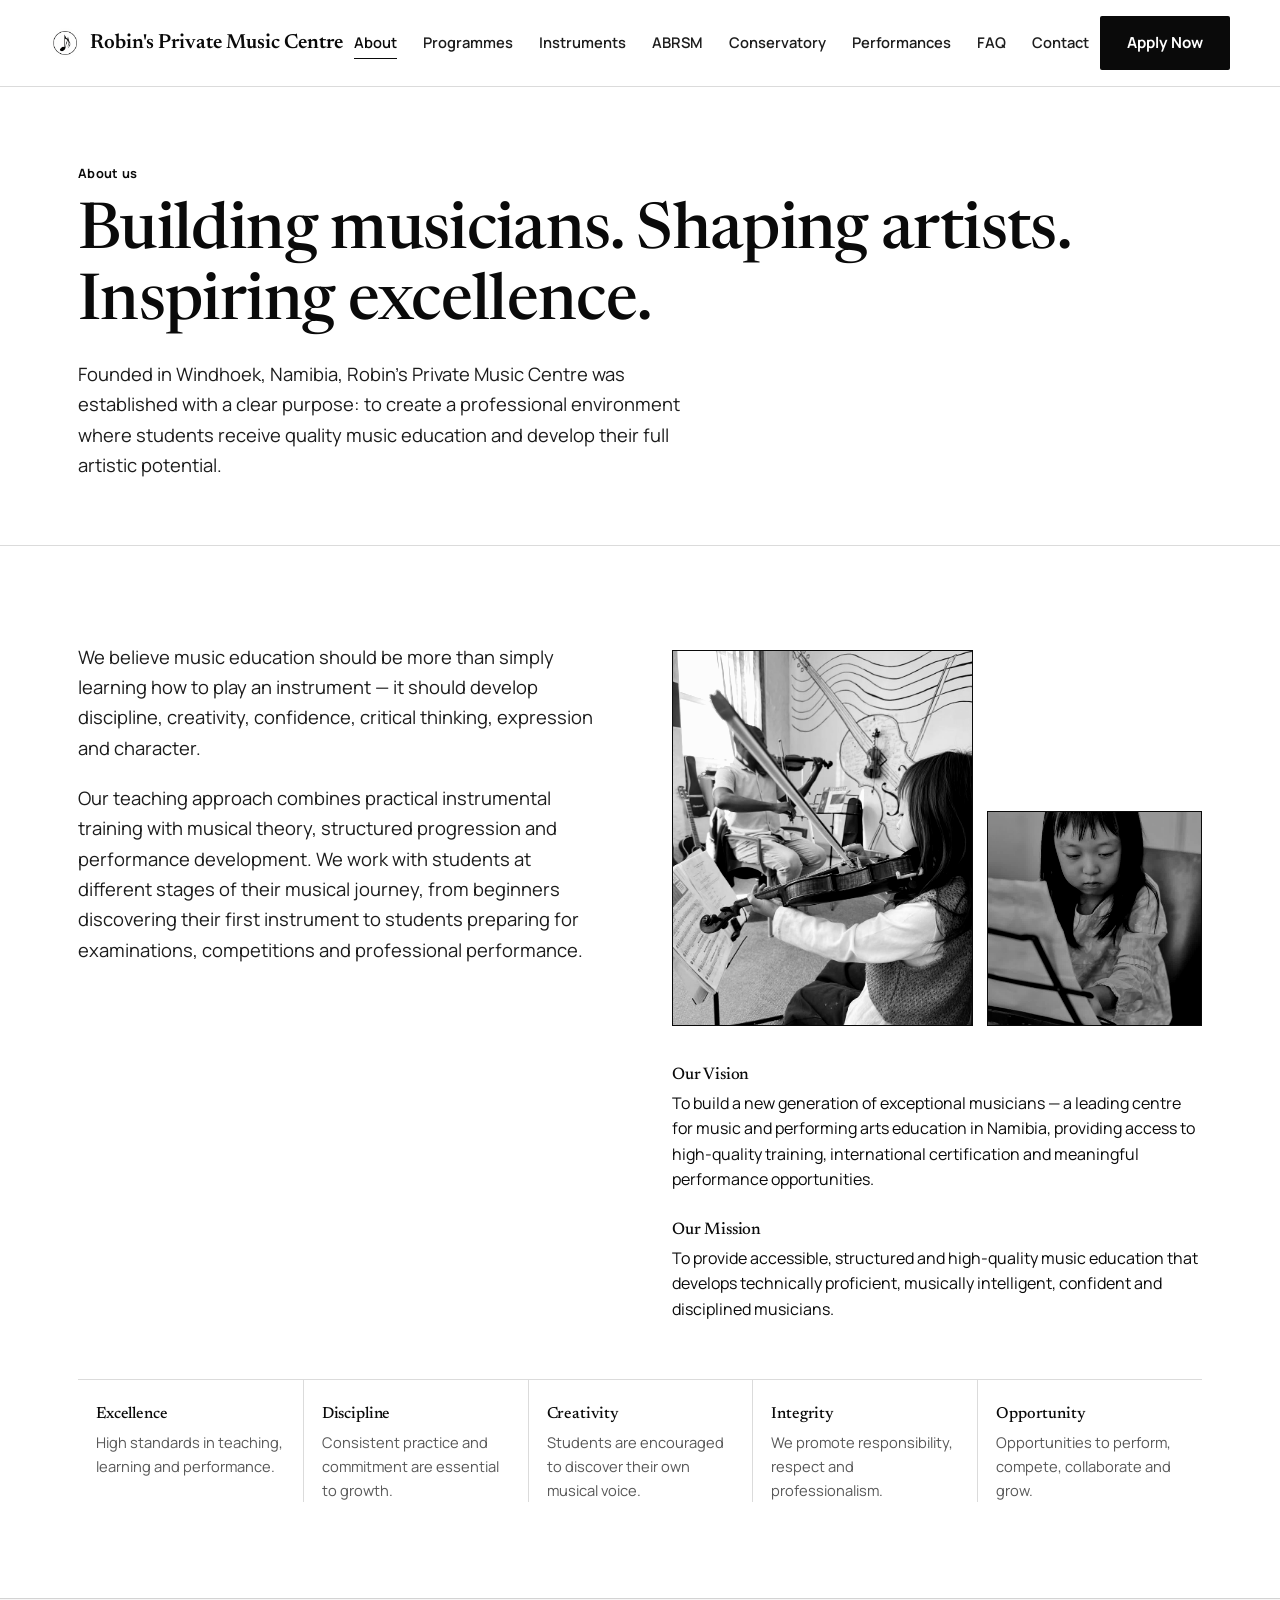
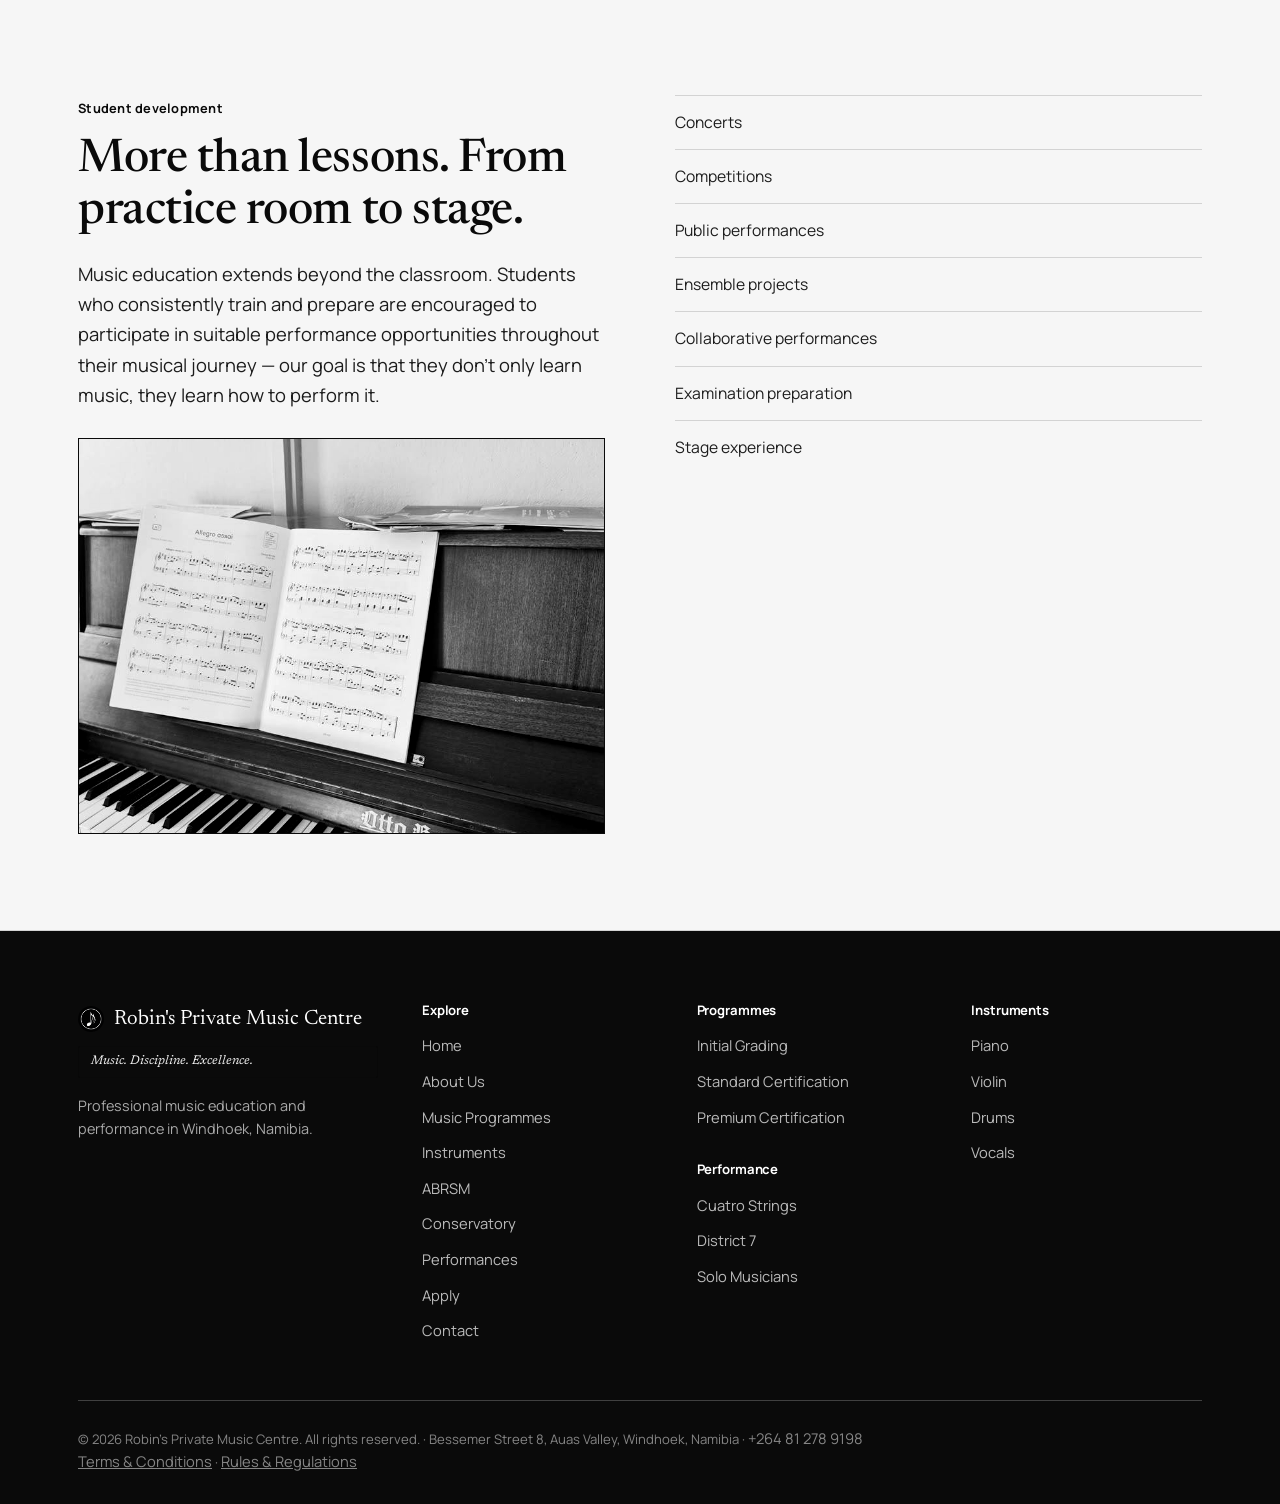
==== commit 9432d511: "Add files via upload" ====
--- a/about.html
+++ b/about.html
@@ -14,7 +14,7 @@
 <body>
 <header>
   <div class="wrap nav-row">
-    <a class="brand" href="index.html"><img class="logo-mark" src="images/logo-icon.jpg" alt="Robin's Private Music Centre logo">Robin's <em>Private Music Centre</em></a>
+    <a class="brand" href="index.html"><img class="logo-mark" src="images/logo-icon.jpg" alt="Robin's Private Music Centre logo"><span>Robin's <em>Private Music Centre</em></span></a>
     <button class="menu-toggle" id="menuToggle" aria-label="Toggle menu" aria-expanded="false">
       <span></span><span></span><span></span>
     </button>
@@ -56,7 +56,7 @@
         <div>
           <div class="about-photo-pair">
             <div class="about-photo"><img class="bw-photo" src="images/teacher-student-violin.jpg" alt="Instructor teaching a young violin student"></div>
-            <div class="about-photo"><img class="bw-photo" src="images/logo-tee-kid.jpg" alt="Student wearing a Robin's Private Music Centre t-shirt"></div>
+            <div class="about-photo"><img class="bw-photo" src="images/girl-violin-closeup.jpg" alt="Young student reading sheet music while holding a violin"></div>
           </div>
           <div class="vmv" style="margin-top:40px;">
             <div>
@@ -88,7 +88,7 @@
           <span class="eyebrow-label">Student development</span>
           <h2 style="margin-top:14px;">More than lessons. From practice room to stage.</h2>
           <p class="lede" style="margin-top:20px;">Music education extends beyond the classroom. Students who consistently train and prepare are encouraged to participate in suitable performance opportunities throughout their musical journey — our goal is that they don't only learn music, they learn how to perform it.</p>
-          <div class="about-photo" style="aspect-ratio:4/3; margin-top:28px;"><img class="bw-photo" src="images/rehearsal-read-music.jpg" alt="Students reading through sheet music together"></div>
+          <div class="about-photo" style="aspect-ratio:4/3; margin-top:28px;"><img class="bw-photo" src="images/sheet-music-piano.jpg" alt="Sheet music open on a piano, prepared for practice"></div>
         </div>
         <ul class="dev-list">
           <li>Concerts</li>
@@ -108,7 +108,7 @@
   <div class="wrap">
     <div class="footer-grid">
       <div>
-        <div class="brand-foot"><img class="logo-mark" src="images/logo-icon.jpg" alt="Robin's Private Music Centre logo">Robin's Private Music Centre</div>
+        <div class="brand-foot"><img class="logo-mark" src="images/logo-icon.jpg" alt="Robin's Private Music Centre logo"><span>Robin's Private Music Centre</span></div>
         <p class="tag">Music. Discipline. Excellence.</p>
         <p style="font-size:0.9rem; max-width:32ch; color:rgba(255,255,255,0.65);">Professional music education and performance in Windhoek, Namibia.</p>
       </div>
@@ -151,7 +151,8 @@
       </div>
     </div>
     <div class="footer-bottom">
-      &copy; <span id="year"></span> Robin's Private Music Centre. All rights reserved. &middot; Bessemer Street 8, Auas Valley, Windhoek, Namibia &middot; <a href="tel:+264812789198" style="color:inherit;">+264 81 278 9198</a>
+      &copy; <span id="year"></span> Robin's Private Music Centre. All rights reserved. &middot; Bessemer Street 8, Auas Valley, Windhoek, Namibia &middot; <a href="tel:+264812789198" style="color:inherit;">+264 81 278 9198</a><br>
+      <a href="terms.html" style="color:inherit; text-decoration:underline;">Terms &amp; Conditions</a> &middot; <a href="rules.html" style="color:inherit; text-decoration:underline;">Rules &amp; Regulations</a>
     </div>
   </div>
 </footer>
--- a/css/styles.css
+++ b/css/styles.css
@@ -64,7 +64,7 @@
 /* Nav */
 header{
   position:sticky; top:0; z-index:50;
-  background:rgba(255,255,255,0.92); backdrop-filter:blur(8px);
+  background:rgba(255,255,255,0.96);
   border-bottom:1px solid var(--line);
 }
 .nav-row{display:flex; align-items:center; justify-content:space-between; padding:16px 0;}
@@ -323,6 +323,18 @@
 .hero-badge{position:absolute; bottom:16px; right:16px; width:56px; height:56px; background:#fff; border-radius:50%; display:flex; align-items:center; justify-content:center; box-shadow:0 4px 18px rgba(0,0,0,0.35);}
 .hero-badge img{width:34px; height:34px; object-fit:contain;}
 
+/* Full-bleed hero background photo (home) */
+.hero-photo-bg{position:relative; overflow:hidden; padding:130px 0 110px; color:#fff;}
+.hero-photo-bg .bg-layer{position:absolute; inset:0; z-index:0;}
+.hero-photo-bg .bg-layer img{width:100%; height:100%; object-fit:cover; object-position:center 25%; filter:grayscale(100%) contrast(1.2) brightness(0.7);}
+.hero-photo-bg .bg-layer::after{content:''; position:absolute; inset:0; background:linear-gradient(115deg, rgba(0,0,0,0.82) 0%, rgba(0,0,0,0.55) 42%, rgba(0,0,0,0.2) 75%);}
+.hero-photo-bg .wrap{position:relative; z-index:1;}
+.hero-photo-bg .eyebrow-label{color:#fff;}
+.hero-photo-bg .lede{color:rgba(255,255,255,0.85);}
+.hero-photo-bg h1{color:#fff;}
+.hero-photo-bg h1 i{color:#fff;}
+@media (max-width:640px){ .hero-photo-bg{padding:90px 0 70px;} }
+
 /* Photo strip grid (home) */
 .photo-strip{display:grid; grid-template-columns:repeat(4,1fr); gap:2px; margin-top:52px; border:1px solid var(--ink);}
 .photo-strip figure{margin:0; position:relative; aspect-ratio:3/4; overflow:hidden; background:var(--ink);}
